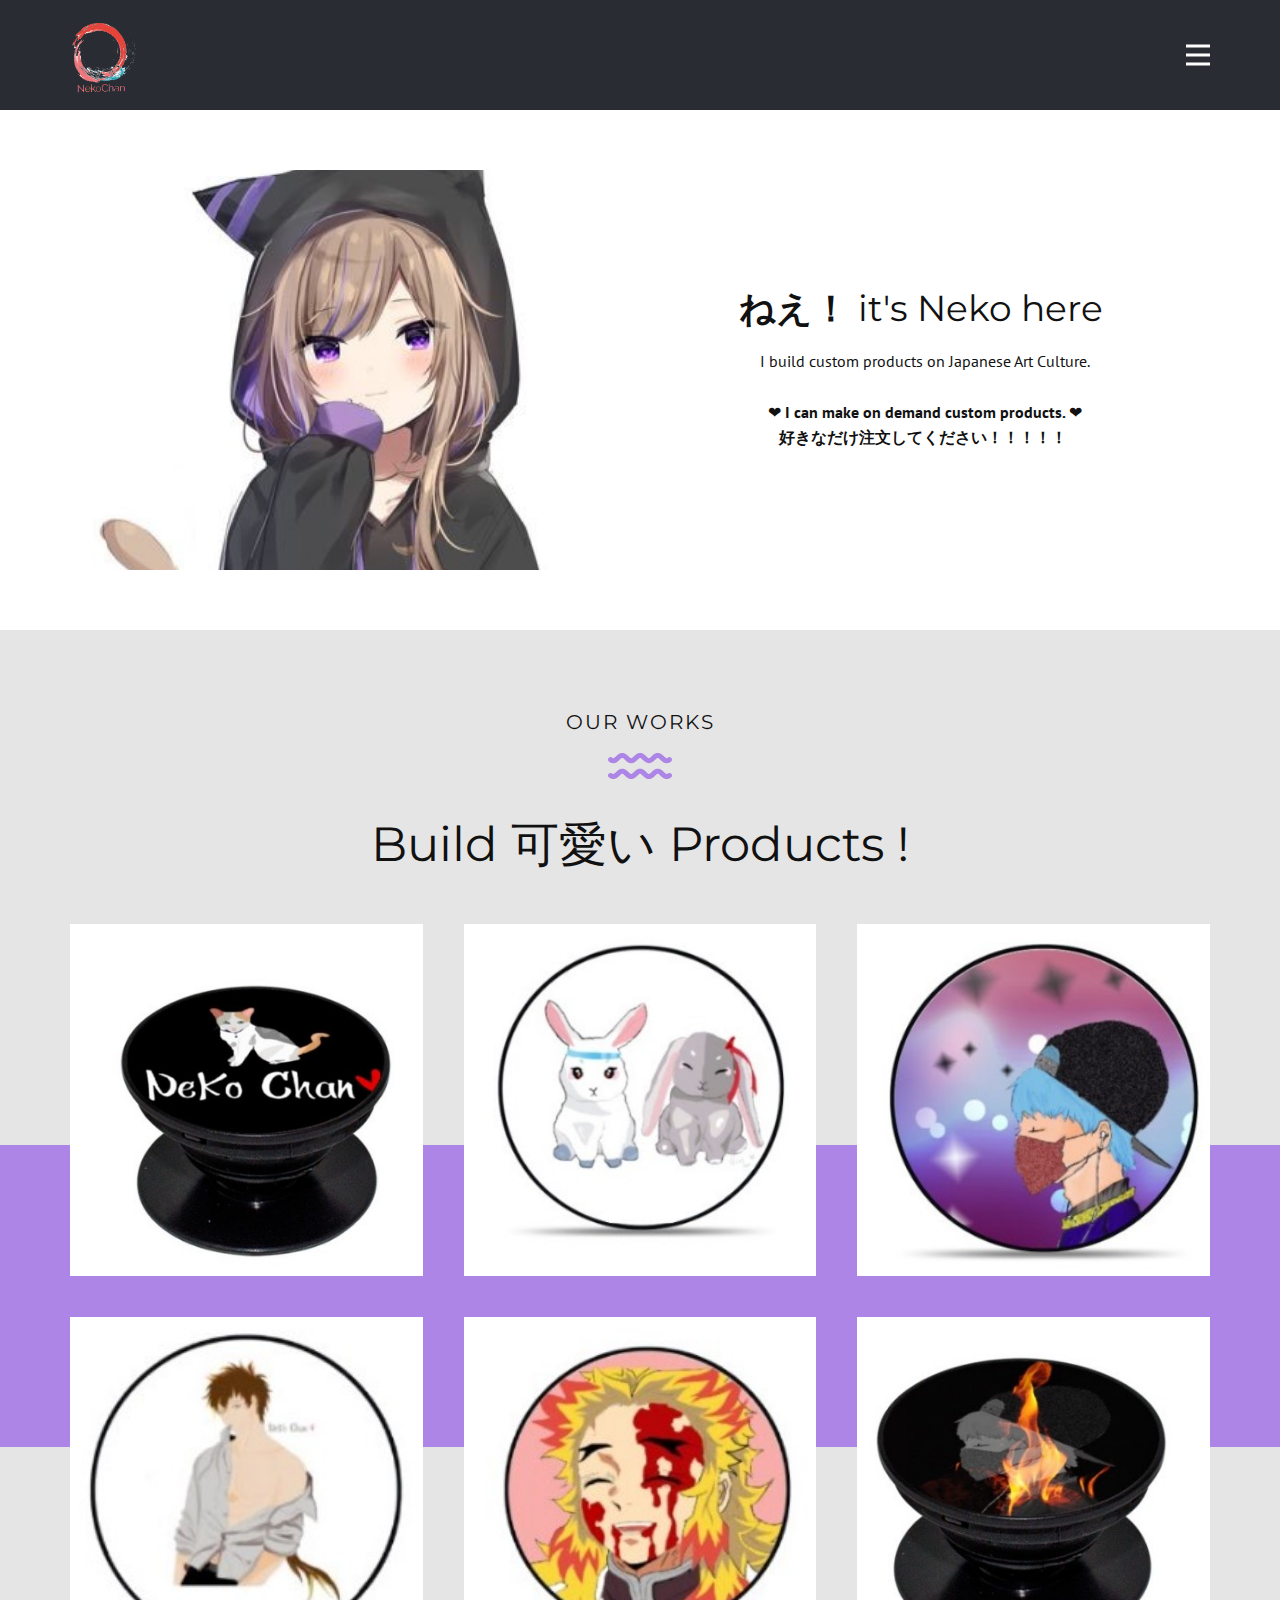
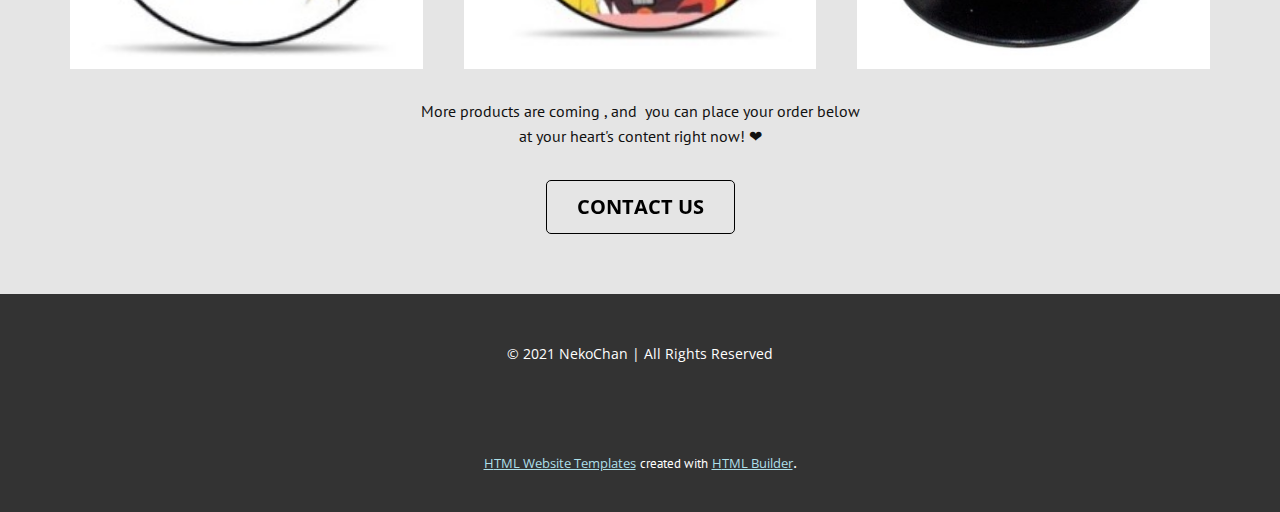
==== index.html @ 0c1bdc20 "Final Push for setting up !" ====
<!DOCTYPE html>
<html style="font-size: 16px;"><head>
    <meta name="viewport" content="width=device-width, initial-scale=1.0">
    <meta charset="utf-8">
    <meta name="keywords" content="Anime , Japanese , Weeb , Manga , Geek , Nerd , Art , PopSockets , Cases , Phone Cover , Mobile Cover">
    <meta name="description" content="Japanese Culture , Weeb , Anime &amp; Nerdy products available on request! ">
    <meta name="page_type" content="np-template-header-footer-from-plugin">
    <title>NekoArt</title>
    <link rel="stylesheet" href="nicepage.css" media="screen">
<link rel="stylesheet" href="Base.css" media="screen">
    <script class="u-script" type="text/javascript" src="jquery-1.9.1.min.js" defer=""></script>
    <script class="u-script" type="text/javascript" src="nicepage.js" defer=""></script>
    <meta name="generator" content="Nicepage 3.20.5, nicepage.com">
    <meta property="og:title" content="NekoChan's ">
    <meta property="og:description" content="Anime Products for sale!">
    <meta property="og:image" content="images/CzbiLQWb.jpg">
    <link id="u-theme-google-font" rel="stylesheet" href="https://fonts.googleapis.com/css?family=Montserrat:100,100i,200,200i,300,300i,400,400i,500,500i,600,600i,700,700i,800,800i,900,900i|Open+Sans:300,300i,400,400i,600,600i,700,700i,800,800i">
    <link id="u-page-google-font" rel="stylesheet" href="https://fonts.googleapis.com/css?family=PT+Sans:400,400i,700,700i|Montserrat:100,100i,200,200i,300,300i,400,400i,500,500i,600,600i,700,700i,800,800i,900,900i">
    
    
    
    <script type="application/ld+json">{
		"@context": "http://schema.org",
		"@type": "Organization",
		"name": "",
		"logo": "images/logo_150.png"
}</script>
    <meta name="theme-color" content="#47b2c9">
    <meta property="og:type" content="website">
  </head>
  <body data-home-page="https://website518412.nicepage.io/Base.html?version=a61304c5-f611-49bf-9279-49f4d905e658" data-home-page-title="Base" class="u-body"><header class="u-clearfix u-header u-palette-5-dark-3 u-header" id="sec-a6db"><div class="u-clearfix u-sheet u-sheet-1">
        <a href="https://nicepage.com" class="u-image u-logo u-image-1" data-image-width="139" data-image-height="150">
          <img src="images/logo_150.png" class="u-logo-image u-logo-image-1" data-image-width="72.6262">
        </a>
        <nav class="u-menu u-menu-dropdown u-offcanvas u-menu-1" data-responsive-from="XL">
          <div class="menu-collapse" style="font-size: 1rem; letter-spacing: 0px; font-weight: 700;" wfd-invisible="true">
            <a class="u-button-style u-custom-active-border-color u-custom-border u-custom-border-color u-custom-borders u-custom-hover-border-color u-custom-left-right-menu-spacing u-custom-padding-bottom u-custom-text-active-color u-custom-text-color u-custom-text-hover-color u-custom-top-bottom-menu-spacing u-nav-link u-text-active-palette-1-base u-text-hover-palette-2-base" href="#">
              <svg><use xlink:href="#menu-hamburger"></use></svg>
              <svg version="1.1" xmlns="http://www.w3.org/2000/svg" xmlns:xlink="http://www.w3.org/1999/xlink"><defs><symbol id="menu-hamburger" viewBox="0 0 16 16" style="width: 16px; height: 16px;"><rect y="1" width="16" height="2"></rect><rect y="7" width="16" height="2"></rect><rect y="13" width="16" height="2"></rect>
</symbol>
</defs></svg>
            </a>
          </div>
          <div class="u-custom-menu u-nav-container" wfd-invisible="true">
            <ul class="u-nav u-spacing-20 u-unstyled u-nav-1"><li class="u-nav-item"><a class="u-border-active-palette-1-base u-border-hover-palette-1-base u-button-style u-nav-link u-text-active-palette-1-base u-text-grey-90 u-text-hover-palette-2-base" href="https://www.deviantart.com/xnekoxchan" target="_blank" style="padding: 10px;">About me</a>
</li><li class="u-nav-item"><a class="u-border-active-palette-1-base u-border-hover-palette-1-base u-button-style u-nav-link u-text-active-palette-1-base u-text-grey-90 u-text-hover-palette-2-base" href="https://www.instagram.com/_neko_chan___/" target="_blank" style="padding: 10px;">Instagram</a>
</li><li class="u-nav-item"><a class="u-border-active-palette-1-base u-border-hover-palette-1-base u-button-style u-nav-link u-text-active-palette-1-base u-text-grey-90 u-text-hover-palette-2-base" href="https://www.behance.net/piyalichakrab1" target="_blank" style="padding: 10px;">Contact Me ❤</a>
</li></ul>
          </div>
          <div class="u-custom-menu u-nav-container-collapse" wfd-invisible="true">
            <div class="u-black u-container-style u-inner-container-layout u-opacity u-opacity-95 u-sidenav">
              <div class="u-sidenav-overflow">
                <div class="u-menu-close"></div>
                <ul class="u-align-center u-nav u-popupmenu-items u-unstyled u-nav-2"><li class="u-nav-item"><a class="u-button-style u-nav-link" href="https://www.deviantart.com/xnekoxchan" target="_blank" style="padding: 10px;">About me</a>
</li><li class="u-nav-item"><a class="u-button-style u-nav-link" href="https://www.instagram.com/_neko_chan___/" target="_blank" style="padding: 10px;">Instagram</a>
</li><li class="u-nav-item"><a class="u-button-style u-nav-link" href="https://www.behance.net/piyalichakrab1" target="_blank" style="padding: 10px;">Contact Me ❤</a>
</li></ul>
              </div>
            </div>
            <div class="u-black u-menu-overlay u-opacity u-opacity-70" wfd-invisible="true"></div>
          </div>
        </nav>
      </div></header> 
    <section class="u-clearfix u-section-1" id="sec-93fe">
      <div class="u-clearfix u-sheet u-sheet-1">
        <div class="u-clearfix u-expanded-width u-layout-wrap u-layout-wrap-1">
          <div class="u-layout">
            <div class="u-layout-row">
              <div class="u-container-style u-image u-layout-cell u-size-30 u-image-1" data-image-width="400" data-image-height="400">
                <div class="u-container-layout u-valign-top u-container-layout-1"></div>
              </div>
              <div class="u-align-center u-container-style u-layout-cell u-size-30 u-layout-cell-2">
                <div class="u-container-layout u-valign-middle u-container-layout-2">
                  <h2 class="u-text u-text-default u-text-1">
                    <span style="font-weight: 700;"> ねえ！</span>&nbsp;it's Neko here&nbsp;
                  </h2>
                  <p class="u-text u-text-2">I build custom products on Japanese Art Culture.<br>
                    <br>❤<span style="font-weight: 700;"> I can make on demand custom products. </span>❤<br>
                    <span style="font-weight: 700;">好きなだけ注文してください！！！！！&nbsp;</span>
                    <br>
                  </p>
                </div>
              </div>
            </div>
          </div>
        </div>
      </div>
    </section>
    <section class="u-align-center u-clearfix u-grey-10 u-section-2" id="sec-4946">
      <h5 class="u-text u-text-default u-text-1">our works</h5><span class="u-icon u-icon-circle u-text-palette-4-light-1 u-icon-1"><svg class="u-svg-link" preserveAspectRatio="xMidYMin slice" viewBox="0 0 512 512" style=""><use xlink:href="#svg-9112"></use></svg><svg class="u-svg-content" viewBox="0 0 512 512" id="svg-9112"><path d="m469.539 360.599c-12.87 0-25.74-4.721-36.002-14.162l-26.416-24.304c-5.116-4.708-12.813-4.684-17.902.058l-25.486 23.749c-20.328 18.943-52.175 18.944-72.503 0l-25.486-23.749c-5.088-4.74-12.784-4.766-17.902-.058l-26.416 24.303c-20.525 18.884-51.48 18.883-72.005 0l-26.559-24.436c-5.084-4.678-12.754-4.679-17.839 0l-26.559 24.435c-20.525 18.883-51.48 18.884-72.005 0-8.129-7.479-8.656-20.131-1.178-28.26 7.478-8.128 20.131-8.657 28.26-1.178 5.086 4.679 12.754 4.678 17.84 0l26.559-24.435c20.524-18.883 51.48-18.883 72.004 0l26.56 24.436c5.085 4.678 12.755 4.679 17.84 0l26.415-24.303c9.862-9.073 22.641-14.064 36-14.064h.172c13.422.043 26.236 5.12 36.082 14.295l25.486 23.749c5.12 4.771 12.844 4.771 17.964 0l25.486-23.749c9.846-9.175 22.66-14.251 36.082-14.294 13.404-.019 26.268 4.952 36.172 14.064l26.416 24.303c5.085 4.678 12.755 4.679 17.84 0 8.128-7.479 20.781-6.951 28.26 1.178s6.951 20.781-1.178 28.26c-10.262 9.441-23.132 14.162-36.002 14.162zm36.002-141.163c8.129-7.479 8.656-20.131 1.178-28.26s-20.131-8.657-28.26-1.178c-5.085 4.679-12.755 4.679-17.84 0l-26.416-24.303c-9.904-9.112-22.769-14.082-36.172-14.064-13.422.043-26.236 5.12-36.082 14.294l-25.486 23.749c-5.12 4.771-12.844 4.771-17.964 0l-25.486-23.749c-9.846-9.175-22.66-14.252-36.082-14.295-.057 0-.114 0-.172 0-13.36 0-26.139 4.991-36 14.064l-26.415 24.303c-5.085 4.679-12.755 4.679-17.84 0l-26.56-24.436c-20.524-18.883-51.48-18.882-72.004 0l-26.559 24.435c-5.086 4.678-12.754 4.679-17.84 0-8.128-7.479-20.782-6.951-28.26 1.178-7.479 8.128-6.951 20.781 1.178 28.26 20.524 18.883 51.479 18.883 72.005 0l26.559-24.435c5.085-4.679 12.755-4.679 17.839 0l26.56 24.436c20.524 18.883 51.479 18.883 72.005 0l26.416-24.303c5.118-4.708 12.814-4.682 17.902.058l25.486 23.749c20.329 18.944 52.176 18.943 72.503 0l25.486-23.749c5.089-4.742 12.786-4.765 17.902-.058l26.416 24.304c10.262 9.441 23.132 14.162 36.002 14.162 12.869.001 25.739-4.72 36.001-14.162z"></path></svg></span>
      <h1 class="u-text u-text-2"> Build ​可愛い&nbsp;Products !</h1>
      <div class="u-expanded-width u-palette-4-light-1 u-shape u-shape-rectangle u-shape-1"></div>
      <div class="u-gallery u-layout-grid u-lightbox u-show-text-on-hover u-gallery-1">
        <div class="u-gallery-inner u-gallery-inner-1">
          <div class="u-effect-fade u-effect-hover-zoom u-gallery-item">
            <div class="u-back-slide" data-image-width="424" data-image-height="411">
              <img class="u-back-image u-expanded" src="images/pop1.jpg">
            </div>
            <div class="u-over-slide u-shading u-over-slide-1">
              <h3 class="u-gallery-heading"></h3>
              <p class="u-gallery-text"></p>
            </div>
          </div>
          <div class="u-effect-fade u-effect-hover-zoom u-gallery-item">
            <div class="u-back-slide" data-image-width="366" data-image-height="306">
              <img class="u-back-image u-expanded" src="images/pop2.jpg">
            </div>
            <div class="u-over-slide u-shading u-over-slide-2">
              <h3 class="u-gallery-heading"></h3>
              <p class="u-gallery-text"></p>
            </div>
          </div>
          <div class="u-effect-fade u-effect-hover-zoom u-gallery-item">
            <div class="u-back-slide" data-image-width="315" data-image-height="311">
              <img class="u-back-image u-expanded" src="images/pop4.jpg">
            </div>
            <div class="u-over-slide u-shading u-over-slide-3">
              <h3 class="u-gallery-heading"></h3>
              <p class="u-gallery-text"></p>
            </div>
          </div>
          <div class="u-effect-fade u-effect-hover-zoom u-gallery-item">
            <div class="u-back-slide" data-image-width="253" data-image-height="216">
              <img class="u-back-image u-expanded" src="images/pop8.jpg">
            </div>
            <div class="u-over-slide u-shading u-over-slide-4">
              <h3 class="u-gallery-heading"></h3>
              <p class="u-gallery-text"></p>
            </div>
          </div>
          <div class="u-effect-fade u-effect-hover-zoom u-gallery-item">
            <div class="u-back-slide" data-image-width="274" data-image-height="240">
              <img class="u-back-image u-expanded" src="images/pop7.jpg">
            </div>
            <div class="u-over-slide u-shading u-over-slide-5">
              <h3 class="u-gallery-heading"></h3>
              <p class="u-gallery-text"></p>
            </div>
          </div>
          <div class="u-effect-fade u-effect-hover-zoom u-gallery-item">
            <div class="u-back-slide" data-image-width="419" data-image-height="383">
              <img class="u-back-image u-expanded" src="images/pop5.jpg">
            </div>
            <div class="u-over-slide u-shading u-over-slide-6">
              <h3 class="u-gallery-heading"></h3>
              <p class="u-gallery-text"></p>
            </div>
          </div>
        </div>
      </div>
      <p class="u-text u-text-3">More products are coming , and&nbsp; you can place your order below at your heart's content right now! ❤</p>
      <a href="https://www.instagram.com/_neko_chan___/" class="u-border-1 u-border-black u-border-hover-grey-25 u-btn u-btn-round u-button-style u-hover-palette-2-light-1 u-none u-radius-5 u-text-active-white u-text-black u-text-hover-white u-btn-1" data-animation-name="flash" data-animation-duration="1000" data-animation-delay="0" data-animation-direction="" target="_blank">Contact Us</a>
    </section>
    
    
    <footer class="u-align-center u-clearfix u-footer u-grey-80 u-footer" id="sec-c599"><div class="u-clearfix u-sheet u-sheet-1">
        <p class="u-small-text u-text u-text-variant u-text-1"> © 2021 NekoChan | All Rights Reserved</p>
      </div></footer>
    <section class="u-backlink u-clearfix u-grey-80">
      <a class="u-link" href="https://nicepage.com/html-templates" target="_blank">
        <span>HTML Website Templates</span>
      </a>
      <p class="u-text">
        <span>created with</span>
      </p>
      <a class="u-link" href="https://nicepage.com/html-website-builder" target="_blank">
        <span>HTML Builder</span>
      </a>. 
    </section>
  
</body></html>
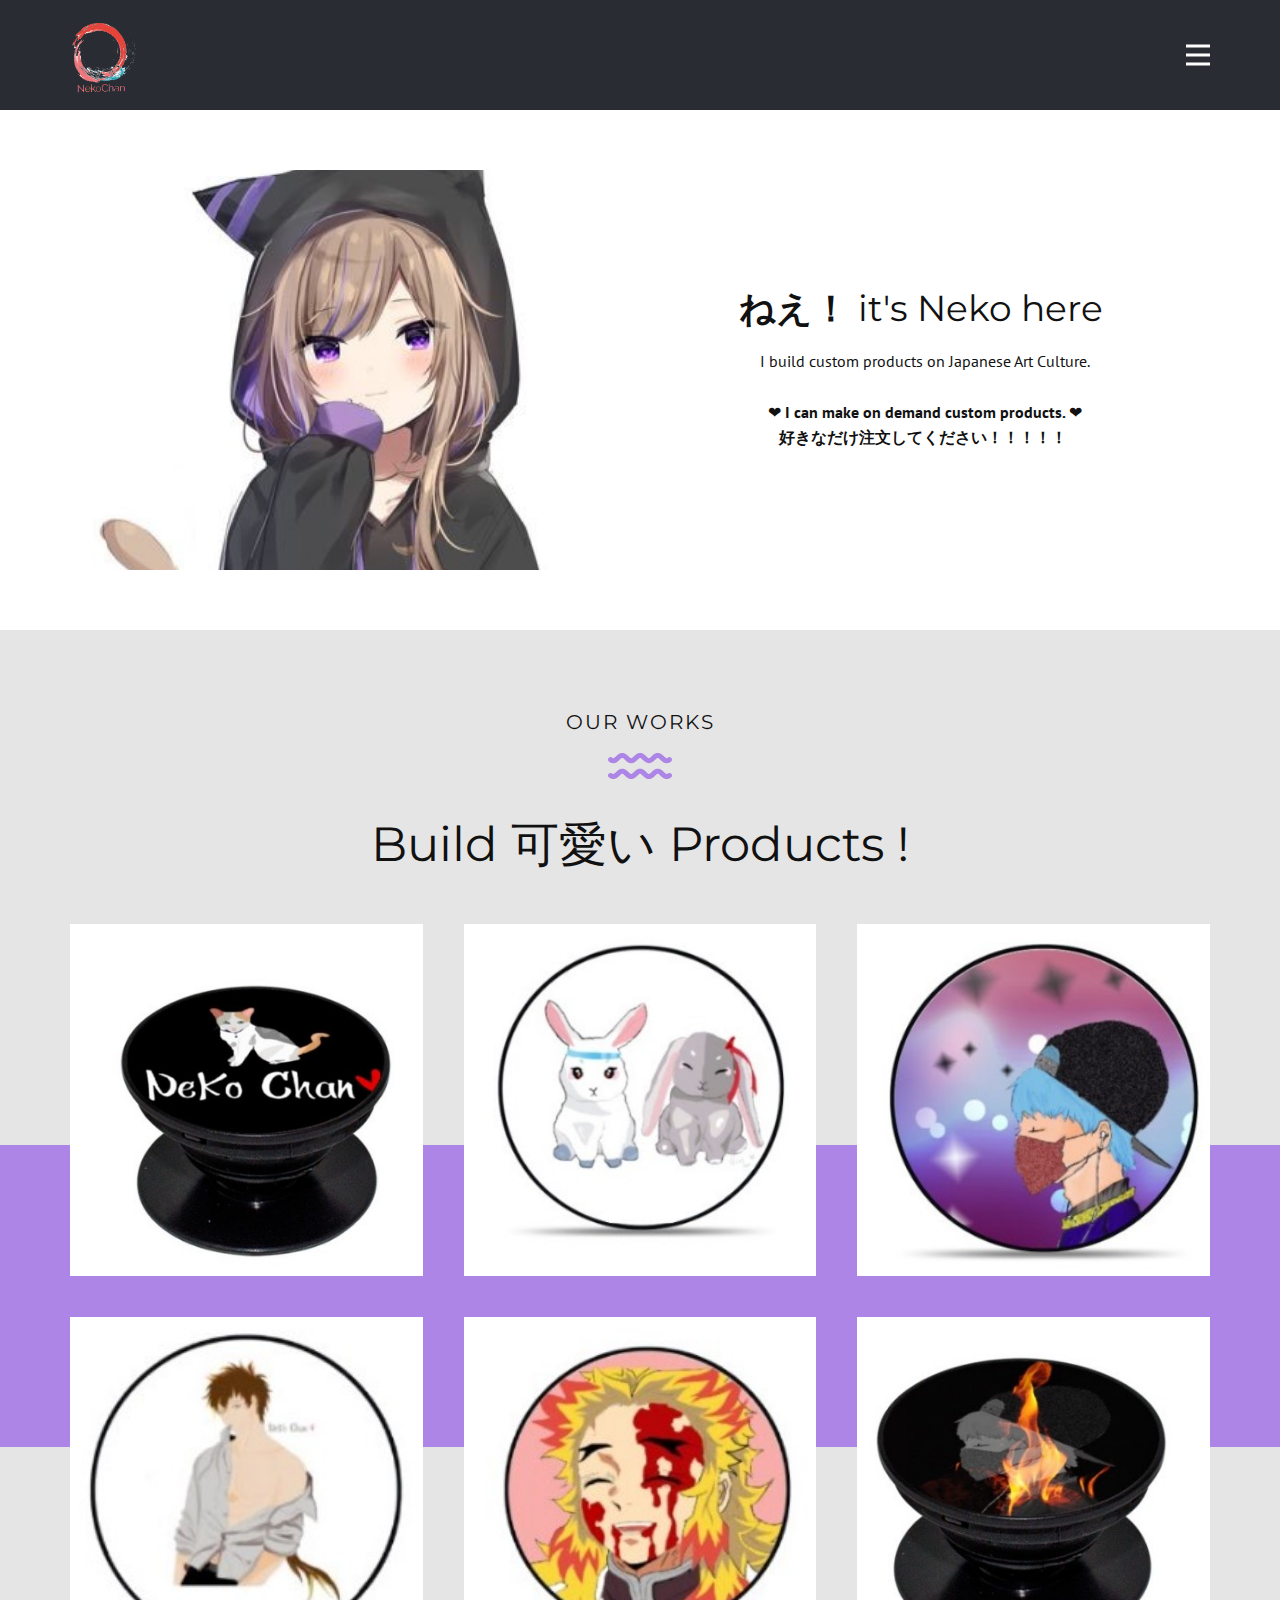
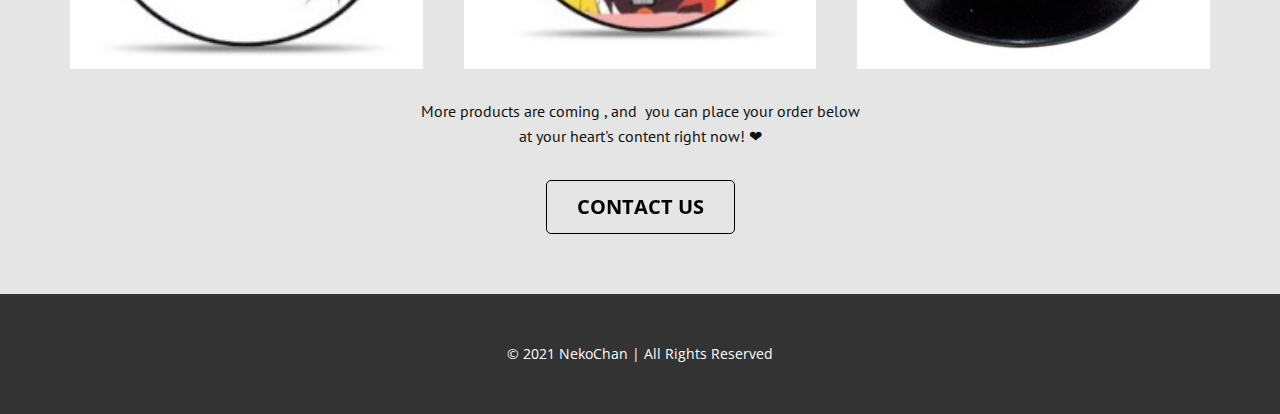
==== commit ded4879c: "Again removed Unnecessary Content" ====
--- a/index.html
+++ b/index.html
@@ -156,16 +156,6 @@
     <footer class="u-align-center u-clearfix u-footer u-grey-80 u-footer" id="sec-c599"><div class="u-clearfix u-sheet u-sheet-1">
         <p class="u-small-text u-text u-text-variant u-text-1"> © 2021 NekoChan | All Rights Reserved</p>
       </div></footer>
-    <section class="u-backlink u-clearfix u-grey-80">
-      <a class="u-link" href="https://nicepage.com/html-templates" target="_blank">
-        <span>HTML Website Templates</span>
-      </a>
-      <p class="u-text">
-        <span>created with</span>
-      </p>
-      <a class="u-link" href="https://nicepage.com/html-website-builder" target="_blank">
-        <span>HTML Builder</span>
-      </a>. 
-    </section>
+   
   
-</body></html>+</body></html>
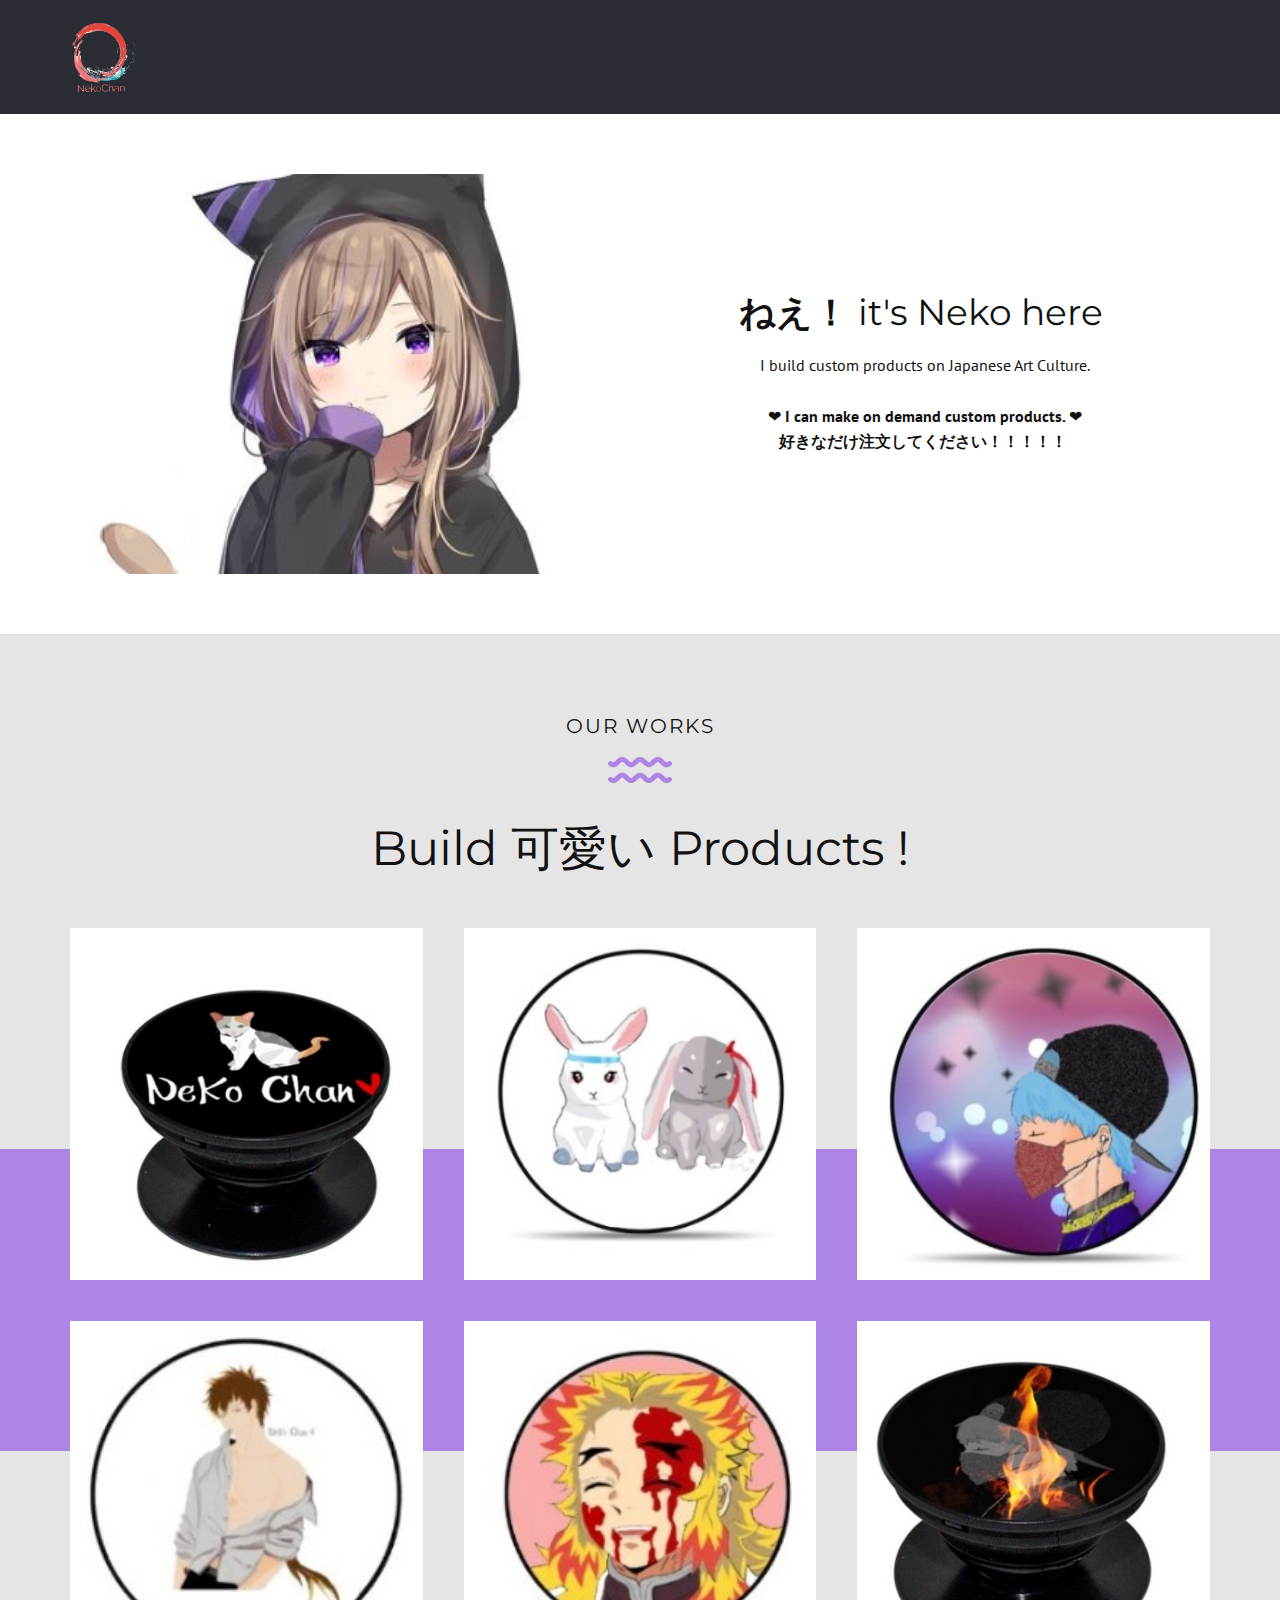
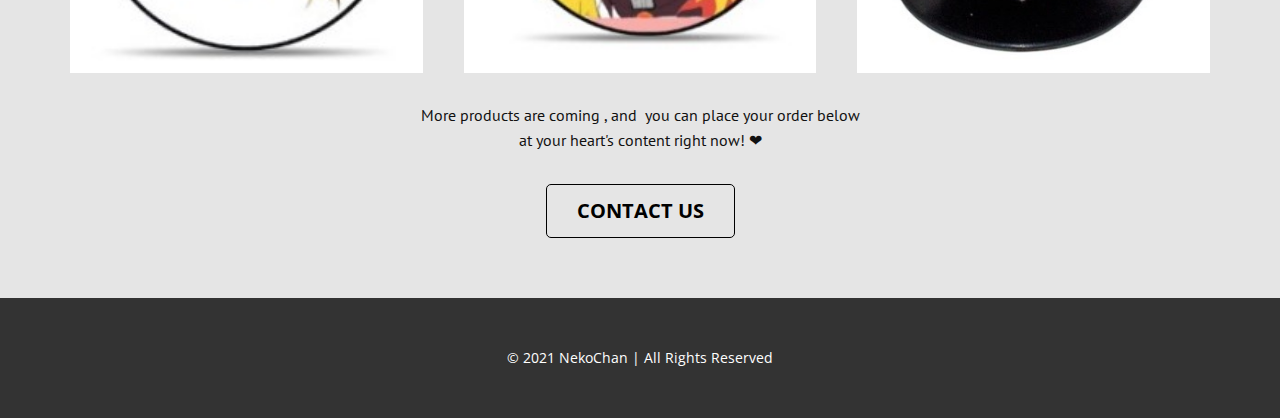
==== commit 1dd66fdd: "wait what?" ====
--- a/index.html
+++ b/index.html
@@ -9,8 +9,6 @@
     <link rel="stylesheet" href="nicepage.css" media="screen">
 <link rel="stylesheet" href="Base.css" media="screen">
     <script class="u-script" type="text/javascript" src="jquery-1.9.1.min.js" defer=""></script>
-    <script class="u-script" type="text/javascript" src="nicepage.js" defer=""></script>
-    <meta name="generator" content="Nicepage 3.20.5, nicepage.com">
     <meta property="og:title" content="NekoChan's ">
     <meta property="og:description" content="Anime Products for sale!">
     <meta property="og:image" content="images/CzbiLQWb.jpg">
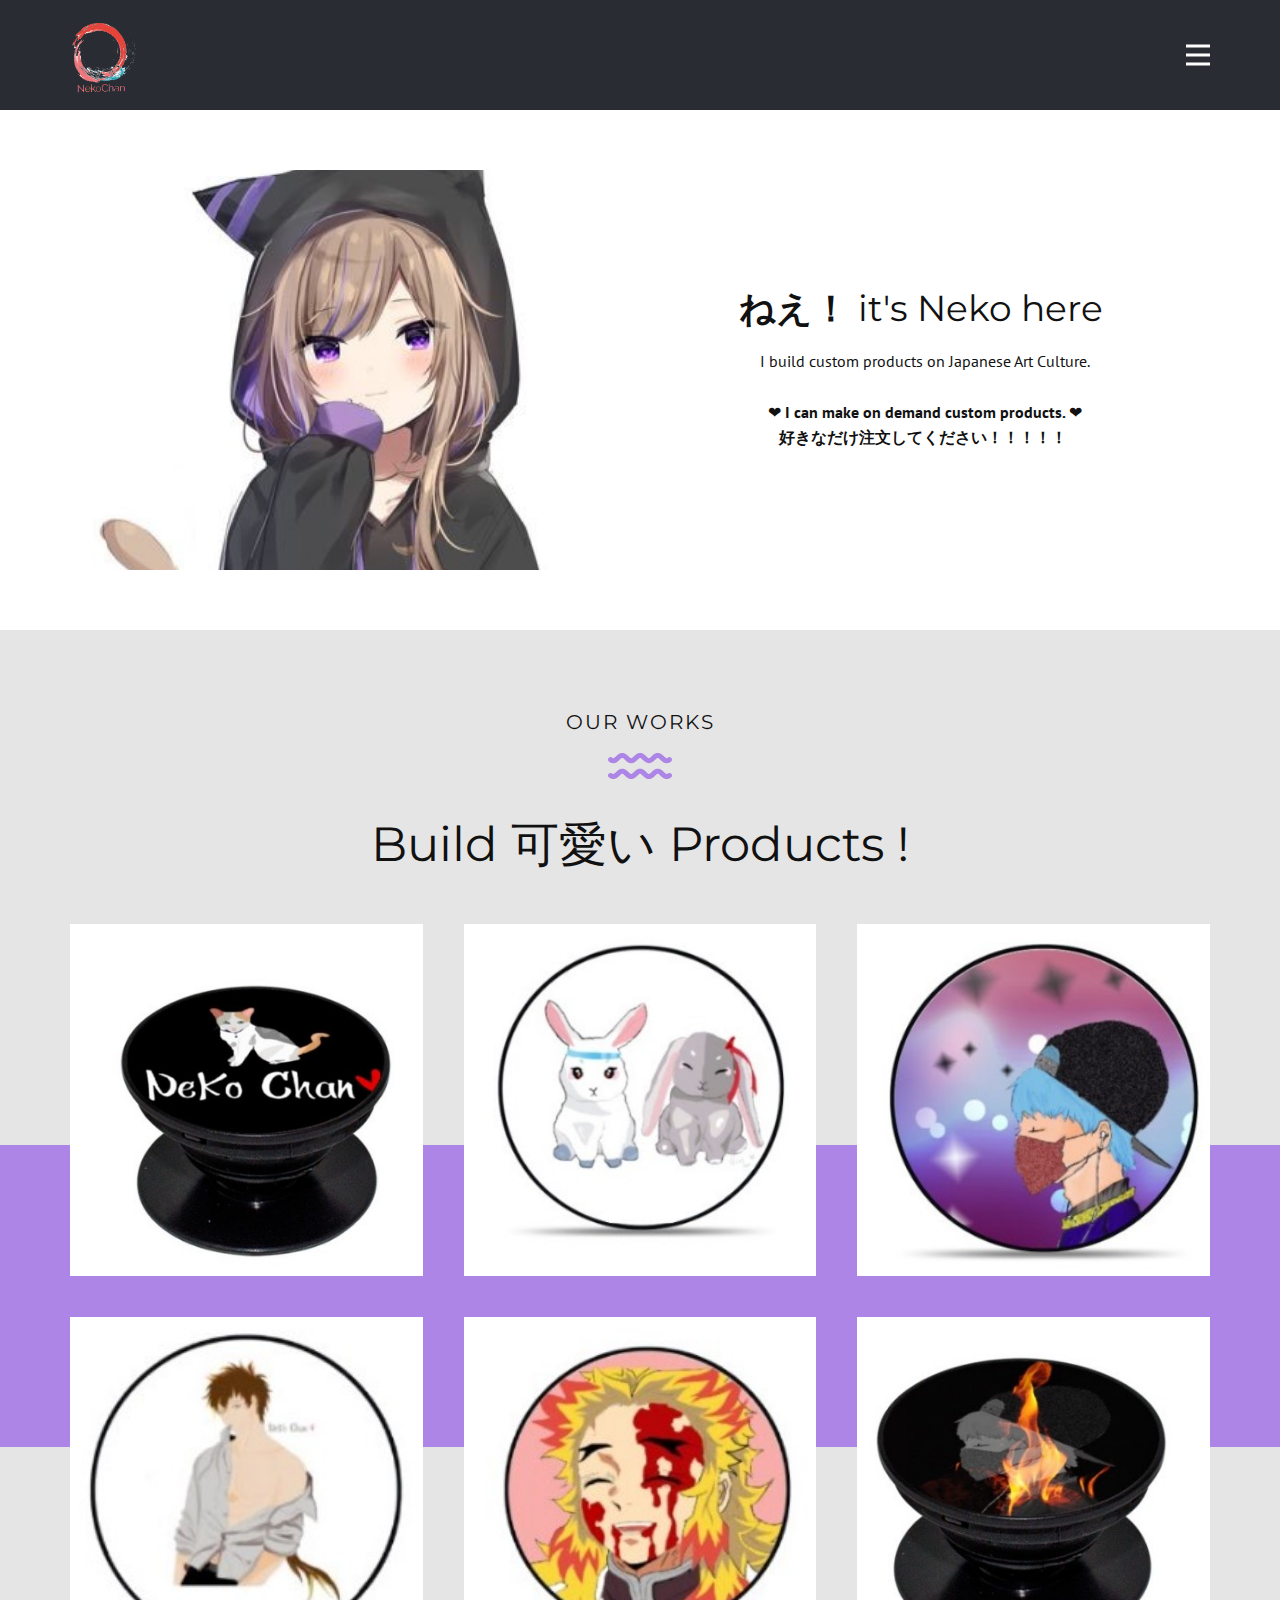
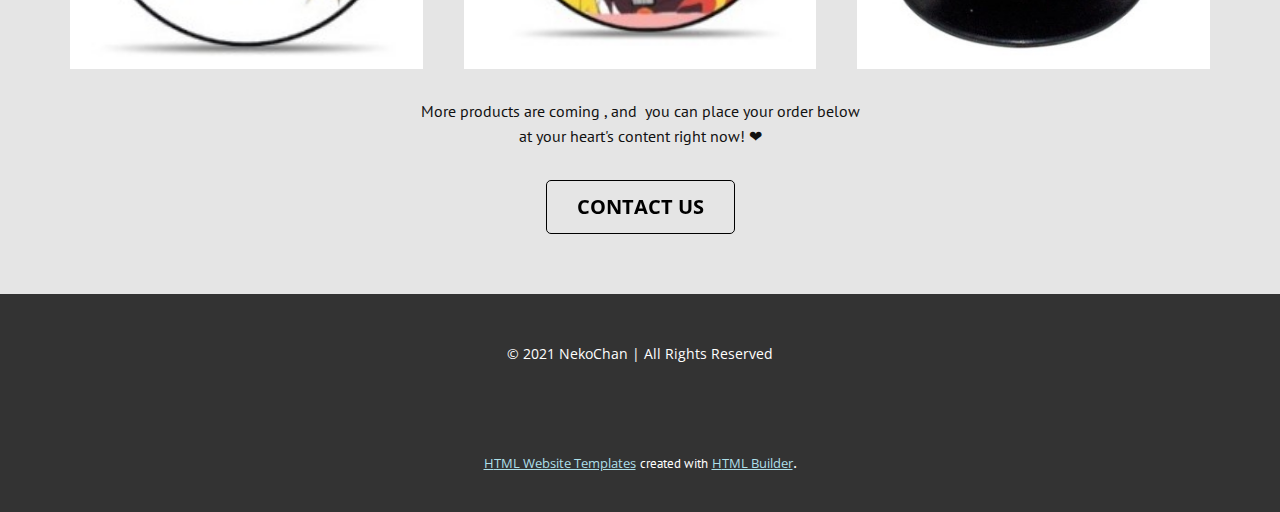
==== commit dcfcc3e9: "again , it's irritating!!" ====
--- a/index.html
+++ b/index.html
@@ -9,6 +9,8 @@
     <link rel="stylesheet" href="nicepage.css" media="screen">
 <link rel="stylesheet" href="Base.css" media="screen">
     <script class="u-script" type="text/javascript" src="jquery-1.9.1.min.js" defer=""></script>
+    <script class="u-script" type="text/javascript" src="nicepage.js" defer=""></script>
+    <meta name="generator" content="Nicepage 3.20.5, nicepage.com">
     <meta property="og:title" content="NekoChan's ">
     <meta property="og:description" content="Anime Products for sale!">
     <meta property="og:image" content="images/CzbiLQWb.jpg">
@@ -154,6 +156,16 @@
     <footer class="u-align-center u-clearfix u-footer u-grey-80 u-footer" id="sec-c599"><div class="u-clearfix u-sheet u-sheet-1">
         <p class="u-small-text u-text u-text-variant u-text-1"> © 2021 NekoChan | All Rights Reserved</p>
       </div></footer>
-   
+    <section class="u-backlink u-clearfix u-grey-80">
+      <a class="u-link" href="https://nicepage.com/html-templates" target="_blank">
+        <span>HTML Website Templates</span>
+      </a>
+      <p class="u-text">
+        <span>created with</span>
+      </p>
+      <a class="u-link" href="https://nicepage.com/html-website-builder" target="_blank">
+        <span>HTML Builder</span>
+      </a>. 
+    </section>
   
-</body></html>
+</body></html>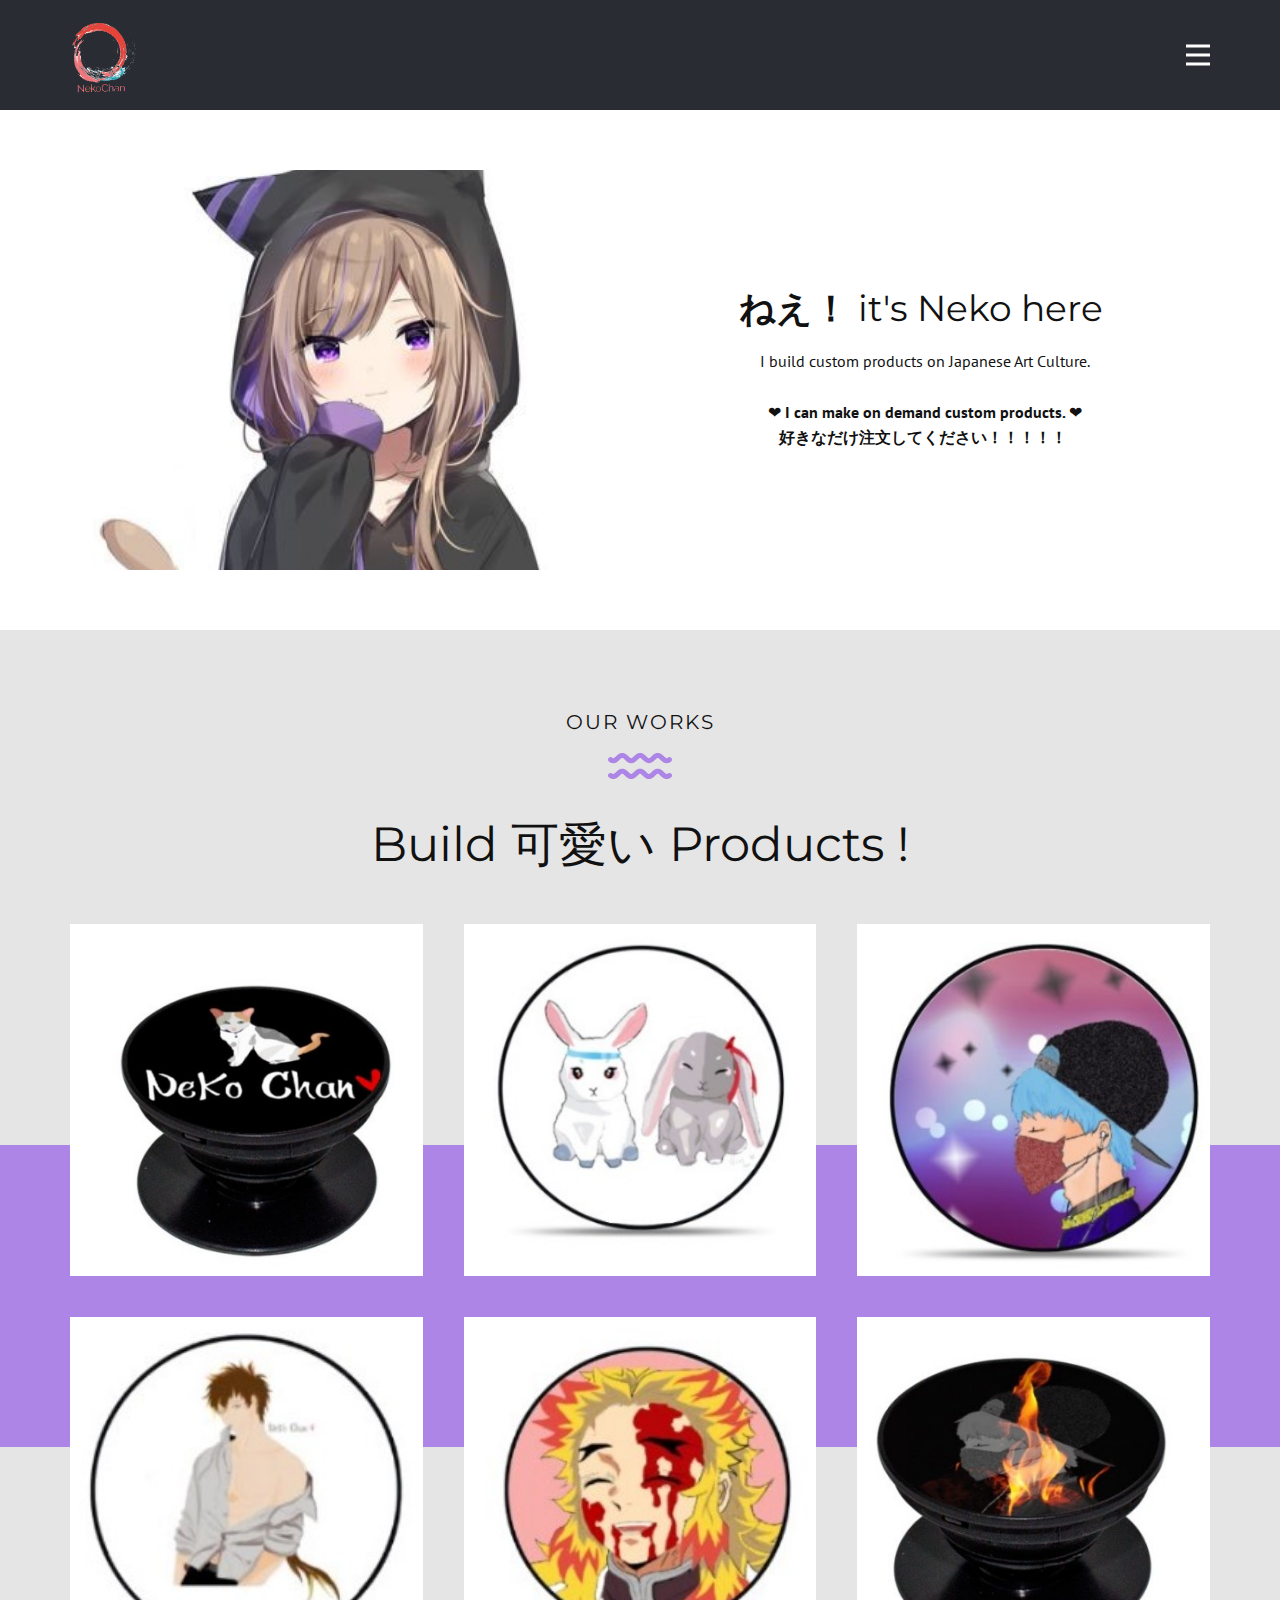
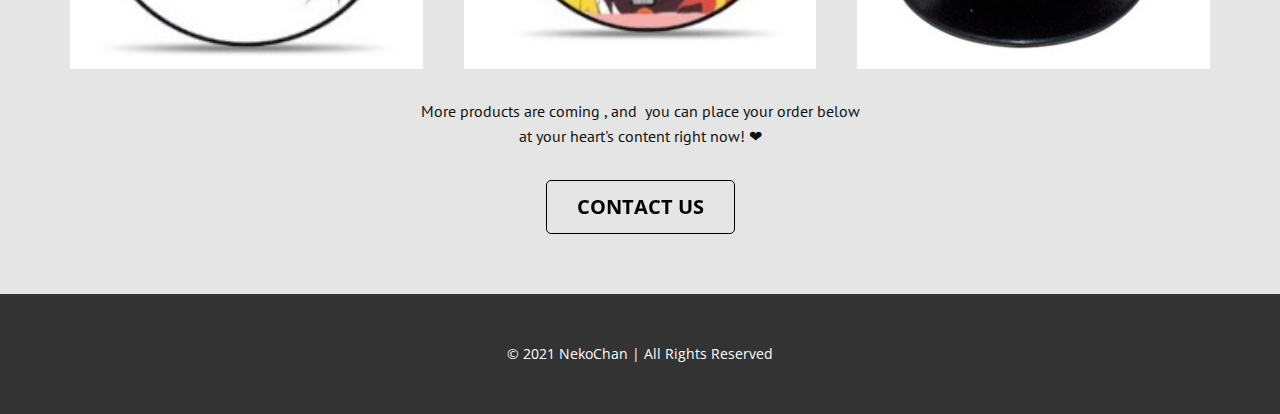
==== commit 14e63264: "Fix v2" ====
--- a/index.html
+++ b/index.html
@@ -10,7 +10,6 @@
 <link rel="stylesheet" href="Base.css" media="screen">
     <script class="u-script" type="text/javascript" src="jquery-1.9.1.min.js" defer=""></script>
     <script class="u-script" type="text/javascript" src="nicepage.js" defer=""></script>
-    <meta name="generator" content="Nicepage 3.20.5, nicepage.com">
     <meta property="og:title" content="NekoChan's ">
     <meta property="og:description" content="Anime Products for sale!">
     <meta property="og:image" content="images/CzbiLQWb.jpg">
@@ -156,16 +155,5 @@
     <footer class="u-align-center u-clearfix u-footer u-grey-80 u-footer" id="sec-c599"><div class="u-clearfix u-sheet u-sheet-1">
         <p class="u-small-text u-text u-text-variant u-text-1"> © 2021 NekoChan | All Rights Reserved</p>
       </div></footer>
-    <section class="u-backlink u-clearfix u-grey-80">
-      <a class="u-link" href="https://nicepage.com/html-templates" target="_blank">
-        <span>HTML Website Templates</span>
-      </a>
-      <p class="u-text">
-        <span>created with</span>
-      </p>
-      <a class="u-link" href="https://nicepage.com/html-website-builder" target="_blank">
-        <span>HTML Builder</span>
-      </a>. 
-    </section>
   
-</body></html>+</body></html>
